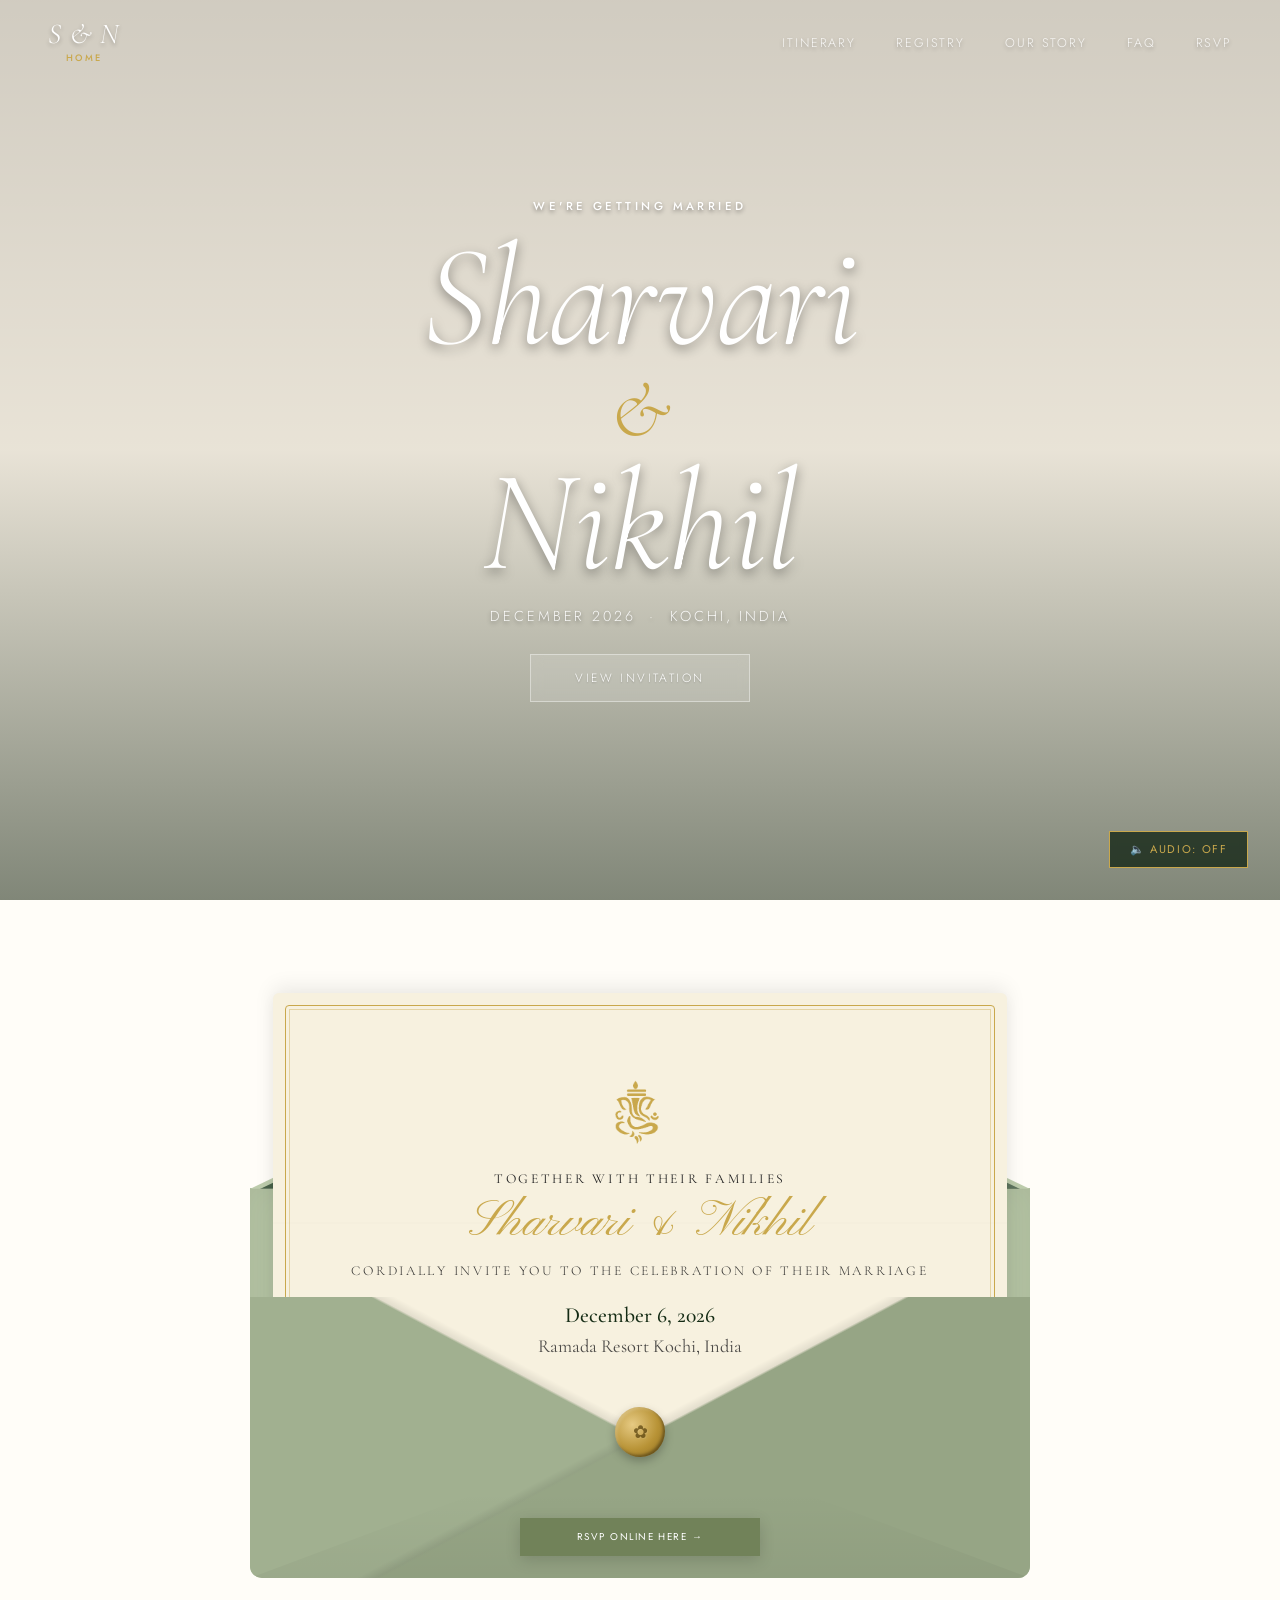
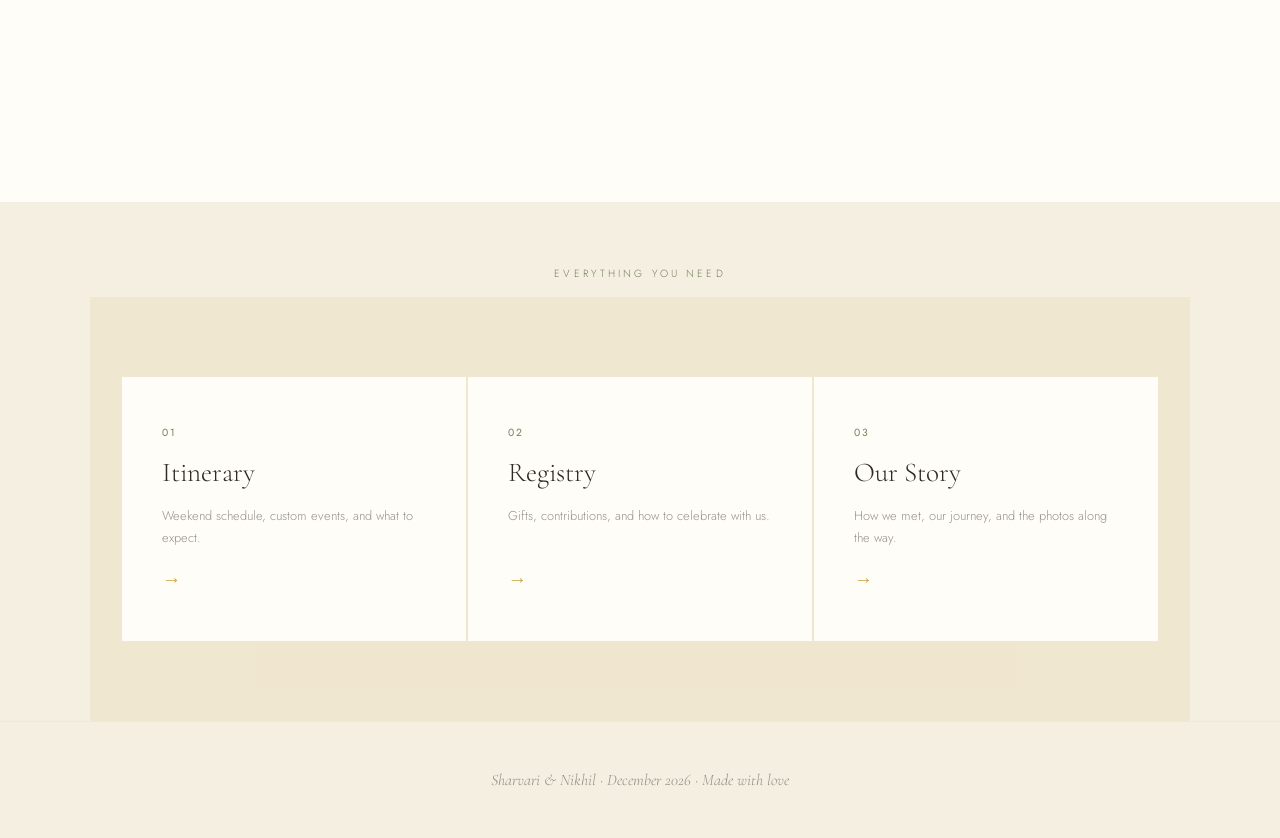
==== index.html @ 60c9d7ca "many small updates" ====
<!DOCTYPE html>
<html lang="en">

<head>
  <meta charset="UTF-8">
  <meta name="viewport" content="width=device-width, initial-scale=1.0">
  <title>Sharvari &amp; Nikhil — Getting Married</title>
  <link rel="preconnect" href="https://fonts.googleapis.com">
  <link rel="preconnect" href="https://fonts.gstatic.com" crossorigin>
  <!-- Shared fonts + unified color palette -->
  <link rel="stylesheet" href="theme.css">
  <style>
    *,
    *::before,
    *::after {
      margin: 0;
      padding: 0;
      box-sizing: border-box;
    }

    html {
      scroll-behavior: smooth;
    }

    body {
      background: var(--green-deep);
      color: var(--cream);
      font-family: 'Jost', sans-serif;
      font-weight: 300;
      overflow-x: hidden;
    }

    /* ==========================================================================
     [STYLE SECTION 1]: VIDEO CONTAINER BACKGROUND
     ========================================================================== */
    .video-background-container {
      position: absolute;
      top: 0;
      left: 0;
      width: 100%;
      height: 100vh;
      z-index: -2;
      overflow: hidden;
      background-color: var(--green-deep);
    }

    .video-background-container video {
      width: 100%;
      height: 100%;
      object-fit: cover;
    }

    .video-dark-overlay {
      position: absolute;
      top: 0;
      left: 0;
      width: 100%;
      height: 100vh;
      z-index: -1;
      background: linear-gradient(to bottom,
          rgba(0, 0, 0, 0.15) 0%,
          rgba(0, 0, 0, 0.05) 50%,
          rgba(13, 31, 15, 0.5) 100%);
      pointer-events: none;
    }

    .audio-control-toggle {
      position: fixed;
      bottom: 2rem;
      right: 2rem;
      z-index: 150;
      background: rgba(13, 31, 15, 0.75);
      border: 1px solid var(--gold);
      color: var(--gold);
      padding: 0.6rem 1.2rem;
      font-family: 'Jost', sans-serif;
      font-size: 0.7rem;
      letter-spacing: 0.15em;
      text-transform: uppercase;
      cursor: pointer;
      transition: all 0.3s ease;
      backdrop-filter: blur(4px);
    }

    .audio-control-toggle:hover {
      background: var(--gold);
      color: var(--green-deep);
    }

    /* ==========================================================================
     [STYLE SECTION 2]: NAVIGATION BAR HEADER
     ========================================================================== */
    nav {
      position: fixed;
      top: 0;
      left: 0;
      right: 0;
      z-index: 1000;
      display: flex;
      justify-content: space-between;
      align-items: center;
      padding: 1.25rem 3rem;
      background: transparent;
      transition: background 0.4s, backdrop-filter 0.4s;
    }

    .nav-brand-group {
      display: flex;
      flex-direction: column;
      align-items: center;
      text-decoration: none;
    }

    .nav-logo {
      color: #ffffff;
      font-family: 'Cormorant Garamond', serif;
      font-style: italic;
      font-size: 1.8rem;
      line-height: 1;
      letter-spacing: 0.03em;
      text-shadow: 0 2px 4px rgba(0, 0, 0, 0.3);
    }

    .nav-sublabel {
      font-family: 'Jost', sans-serif;
      font-size: 0.58rem;
      letter-spacing: 0.25em;
      text-transform: uppercase;
      color: var(--gold);
      margin-top: 0.25rem;
      font-weight: 500;
      line-height: 1;
    }

    .nav-links {
      display: flex;
      gap: 2.5rem;
      list-style: none;
    }

    .nav-links a {
      color: rgba(255, 255, 255, 0.85);
      text-decoration: none;
      font-size: 0.78rem;
      letter-spacing: 0.15em;
      text-transform: uppercase;
      transition: color 0.2s;
      text-shadow: 0 2px 4px rgba(0, 0, 0, 0.3);
    }

    .nav-links a:hover {
      color: var(--gold);
    }

    nav.scrolled {
      background: rgba(245, 239, 226, 0.92);
      backdrop-filter: blur(12px);
      border-bottom: 1px solid rgba(201, 168, 76, 0.4);
    }

    nav.scrolled .nav-logo {
      color: #2d2a24;
      text-shadow: none;
    }

    nav.scrolled .nav-links a {
      color: #2d2a24;
      text-shadow: none;
    }

    nav.scrolled .nav-links a:hover {
      color: var(--gold);
    }

    /* ==========================================================================
     [STYLE SECTION 3]: HERO TOP HEADER SECTION
     ========================================================================== */
    .hero {
      position: relative;
      height: 100vh;
      overflow: hidden;
      display: flex;
      align-items: center;
      justify-content: center;
    }

    .hero-content {
      position: relative;
      z-index: 2;
      text-align: center;
      display: flex;
      flex-direction: column;
      align-items: center;
      gap: 1.2rem;
    }

    .hero-eyebrow {
      font-size: 0.72rem;
      letter-spacing: 0.3em;
      text-transform: uppercase;
      color: #ffffff;
      font-weight: 500;
      text-shadow: 0 2px 4px rgba(0, 0, 0, 0.4);
    }

    .hero-names {
      font-family: 'Cormorant Garamond', serif;
      font-size: clamp(4rem, 12vw, 9rem);
      font-weight: 300;
      line-height: 0.9;
      letter-spacing: -0.01em;
      color: #ffffff;
      text-shadow: 0 4px 12px rgba(0, 0, 0, 0.4);
    }

    .hero-names span {
      display: block;
      font-style: italic;
    }

    .hero-names .ampersand {
      font-size: 0.55em;
      color: var(--gold);
      display: block;
      line-height: 1.2;
      text-shadow: none;
    }

    .hero-date {
      font-size: 0.9rem;
      letter-spacing: 0.2em;
      color: rgba(255, 255, 255, 0.9);
      text-transform: uppercase;
      text-shadow: 0 2px 4px rgba(0, 0, 0, 0.4);
    }

    .hero-cta {
      margin-top: 0.5rem;
      display: inline-block;
      padding: 0.9rem 2.8rem;
      background: rgba(255, 255, 255, 0.15);
      backdrop-filter: blur(6px);
      border: 1px solid rgba(255, 255, 255, 0.4);
      color: #ffffff;
      text-decoration: none;
      font-size: 0.75rem;
      letter-spacing: 0.2em;
      text-transform: uppercase;
      transition: all 0.3s ease;
      text-shadow: 0 1px 2px rgba(0, 0, 0, 0.2);
    }

    .hero-cta:hover {
      background: #ffffff;
      color: var(--green-deep);
      border-color: #ffffff;
      text-shadow: none;
    }

    /* ==========================================================================
     [STYLE SECTION 3.5]: DYNAMIC COUNTDOWN TIMER SECTION (NEW GREEN SHADE)[cite: 2]
     ========================================================================== */
    .timer-section {
      background: #efe7d6;
      /* Soft cream — a shade deeper than the page for subtle separation */
      padding: 4rem 2rem;
      text-align: center;
      position: relative;
      z-index: 20;
      border-bottom: 1px solid rgba(45, 42, 36, 0.08);
    }

    .timer-header-calligraphy {
      font-family: 'Cormorant Garamond', serif;
      font-style: italic;
      text-transform: uppercase;
      letter-spacing: 0.2em;
      font-size: clamp(1.2rem, 3vw, 1.8rem);
      color: var(--gold);
      line-height: 1.4;
      margin-bottom: 1.5rem;
      font-weight: 400;
    }

    .timer-grid-layout {
      display: flex;
      justify-content: center;
      align-items: flex-end;
      gap: clamp(0.5rem, 2vw, 1.5rem);
      max-width: 650px;
      margin: 0 auto;
    }

    .timer-unit-slot {
      display: flex;
      flex-direction: column;
      align-items: center;
      min-width: 70px;
      position: relative;
    }

    .timer-unit-slot:not(:last-child)::after {
      content: ':';
      position: absolute;
      right: -0.75rem;
      font-size: clamp(2rem, 6vw, 3.5rem);
      color: var(--cream);
      line-height: 1;
      top: -0.15rem;
    }

    .timer-live-number {
      font-family: 'Jost', sans-serif;
      font-weight: 300;
      font-size: clamp(2rem, 6vw, 3.5rem);
      color: var(--cream);
      line-height: 1;
      margin-bottom: 0.35rem;
      letter-spacing: 0.02em;
    }

    .timer-unit-label {
      font-family: 'Cormorant Garamond', serif;
      font-size: 0.85rem;
      letter-spacing: 0.15em;
      text-transform: uppercase;
      color: rgba(45, 42, 36, 0.6);
    }

    /* ==========================================================================
     [STYLE SECTION 4]: THE TRIPTYCH PARCHMENT ENVELOPE & EDITORIAL FONTS[cite: 2]
     ========================================================================== */
    .invite-section {
      background: var(--green-dark);
      padding: 8rem 2rem 10rem;
      display: flex;
      flex-direction: column;
      justify-content: center;
      align-items: center;
      position: relative;
      z-index: 10;
    }

    .envelope-container {
      max-width: 780px;
      width: 100%;
      aspect-ratio: 2 / 1;
      position: relative;
      margin: 10rem auto 4rem;
    }

    .envelope-back-and-flap {
      position: absolute;
      inset: 0;
      background-color: var(--envelope-bg);
      border-radius: 0 0 12px 12px;
      z-index: 1;
      box-shadow: inset 0 0 30px rgba(0, 0, 0, 0.05);
    }

    /* TRIANGLE 1 (OUTER BASE) */
    .envelope-flap-top {
      position: absolute;
      top: 0;
      left: 0;
      width: 100%;
      height: 48%;
      background: var(--envelope-flap-top);
      clip-path: polygon(50% 0%, 0% 100%, 100% 100%);
      transform: translateY(-99.5%);
      z-index: 1;
      filter: drop-shadow(0 -4px 5px rgba(0, 0, 0, 0.05));
    }

    /* TRIANGLE 2 (MIDDLE INSET): GLASSY PARCHMENT */
    .envelope-flap-top::before {
      content: '';
      position: absolute;
      top: 6px;
      left: 10px;
      width: calc(100% - 20px);
      height: calc(100% - 6px);
      background:
        linear-gradient(135deg, rgba(255, 255, 255, 0.42) 0%, rgba(255, 255, 255, 0) 25%, rgba(255, 255, 255, 0) 70%, rgba(255, 255, 255, 0.2) 100%),
        linear-gradient(65deg, transparent 45%, rgba(255, 255, 255, 0.3) 48%, rgba(255, 255, 255, 0.5) 50%, rgba(255, 255, 255, 0.1) 53%, transparent 56%),
        rgba(34, 63, 36, 0.85);
      clip-path: polygon(50% 0%, 0% 100%, 100% 100%);
      z-index: 2;
    }

    /* TRIANGLE 3 (INNER CORE SHEET) */
    .envelope-flap-top::after {
      content: '';
      position: absolute;
      top: 30px;
      left: 50px;
      width: calc(100% - 100px);
      height: calc(100% - 30px);
      background: var(--envelope-flap-top);
      clip-path: polygon(50% 0%, 0% 100%, 100% 100%);
      z-index: 3;
    }

    /* LEVEL 3: FRONT CLOSURE COVER PANELS */
    .envelope-front-folds {
      position: absolute;
      bottom: 0;
      left: 0;
      width: 100%;
      height: 72%;
      z-index: 3;
    }

    .envelope-fold-left {
      position: absolute;
      inset: 0;
      background: linear-gradient(28deg, var(--envelope-shadow-left) 49.6%, rgba(0, 0, 0, 0.08) 50%, transparent 51.5%);
      z-index: 1;
      border-radius: 0 0 0 12px;
      pointer-events: none;
    }

    .envelope-fold-right {
      position: absolute;
      inset: 0;
      background: linear-gradient(-28deg, var(--envelope-shadow-right) 49.6%, rgba(0, 0, 0, 0.08) 50%, transparent 51.5%);
      z-index: 1;
      border-radius: 0 0 12px 0;
      pointer-events: none;
    }

    .envelope-fold-bottom {
      position: absolute;
      bottom: 0;
      left: 0;
      width: 100%;
      height: 52%;
      background: linear-gradient(180deg, transparent 40%, rgba(0, 0, 0, 0.04) 100%);
      clip-path: polygon(0% 100%, 50% 0%, 100% 100%);
      z-index: 2;
      border-radius: 0 0 12px 12px;
      pointer-events: none;
    }

    /* 3D ORGANIC GOLD WAX SEAL */
    .envelope-wax-seal {
      position: absolute;
      bottom: calc(52% - 25px);
      left: 50%;
      transform: translateX(-50%);
      width: 50px;
      height: 50px;
      border-radius: 48% 52% 49% 51% / 51% 48% 52% 49%;
      background: radial-gradient(circle at 35% 35%, #e6ca83 0%, #b89336 55%, #8a691c 100%);
      z-index: 3;
      box-shadow:
        0 4px 10px rgba(0, 0, 0, 0.25),
        inset -2px -2px 3px rgba(0, 0, 0, 0.35),
        inset 2px 2px 3px rgba(255, 255, 255, 0.2);
      display: flex;
      align-items: center;
      justify-content: center;
      pointer-events: none;
    }

    .envelope-wax-seal::before {
      content: '✿';
      font-size: 1.1rem;
      color: #5c4611;
      opacity: 0.75;
      text-shadow: 1px 1px 0px rgba(255, 255, 255, 0.1);
    }

    /* EMBEDDED BUTTON WRAPPER */
    .envelope-embedded-rsvp {
      position: absolute;
      bottom: 8%;
      left: 50%;
      transform: translateX(-50%);
      z-index: 4;
      width: 100%;
      max-width: 240px;
      text-align: center;
    }

    .invite-rsvp {
      display: inline-block;
      padding: 0.65rem 1.75rem;
      background: var(--green-light);
      border: 1px solid var(--green-light);
      color: #ffffff;
      text-decoration: none;
      font-size: 0.62rem;
      letter-spacing: 0.15em;
      text-transform: uppercase;
      transition: all 0.3s cubic-bezier(0.25, 0.46, 0.45, 0.94);
      font-weight: 400;
      width: 100%;
      box-shadow: 0 4px 15px rgba(0, 0, 0, 0.15);
    }

    .invite-rsvp:hover {
      background: var(--gold);
      color: #ffffff;
      border-color: var(--gold);
    }

    /* ==========================================================================
     [TYPOGRAPHY RE-ARCHITECT]: DELICATE LUXURY STATIONERY SYSTEM[cite: 2]
     ========================================================================== */
    .invite-letter-sheet {
      position: absolute;
      top: -50%;
      left: 3%;
      width: 94%;
      height: 118%;
      background: #f7f1df;
      color: #333230;
      z-index: 2;
      box-shadow: 0 -6px 20px rgba(0, 0, 0, 0.08), 0 6px 15px rgba(0, 0, 0, 0.04);
      border-radius: 6px;
      display: flex;
      flex-direction: column;
      justify-content: center;
      align-items: center;
      padding: 2.5rem 2rem;
      background-image: linear-gradient(to bottom, transparent 49.8%, rgba(0, 0, 0, 0.02) 50%, transparent 50.2%);
    }

    .invite-letter-sheet::before {
      content: '';
      position: absolute;
      top: 12px;
      left: 12px;
      right: 12px;
      bottom: 12px;
      border: 1.5px solid var(--gold);
      outline: 1px solid rgba(201, 168, 76, 0.4);
      outline-offset: -5px;
      pointer-events: none;
      z-index: 10;
      border-radius: 4px;
    }

    .letter-header-flap {
      width: 100%;
      border-bottom: 1px dashed rgba(201, 168, 76, 0.3);
      padding-bottom: 0.4rem;
      margin-bottom: 0.85rem;
      text-align: center;
    }

    .ganesh-icon {
      width: 65px;
      height: auto;
      margin: 0 auto 0.5rem auto;
      display: block;
    }

    .letter-flap-names {
      font-family: 'Pinyon Script', cursive;
      font-size: 3.2rem;
      font-style: normal;
      font-weight: 400;
      color: var(--gold);
      letter-spacing: 0;
      line-height: 1.1;
      text-align: center;
      margin-bottom: 0.5rem;
    }

    .letter-flap-date {
      font-family: 'Cormorant Garamond', serif;
      font-size: 1.25rem;
      font-style: italic;
      color: #a68429;
      margin-top: 0.15rem;
      font-weight: 400;
    }

    .invite-label {
      font-family: 'Cormorant Garamond', serif;
      font-size: 0.72rem;
      letter-spacing: 0.25em;
      text-transform: uppercase;
      color: #6b7a6b;
      margin-bottom: 0.5rem;
      font-weight: 500;
    }

    .invite-title {
      font-family: 'Cormorant Garamond', serif;
      font-size: 0.85rem;
      font-weight: 400;
      color: #222;
      line-height: 1.2;
      margin-bottom: 0.5rem;
      text-align: center;
      letter-spacing: 0.2em;
      text-transform: uppercase;
    }

    .invite-body {
      font-family: 'Cormorant Garamond', serif;
      font-size: 0.85rem;
      color: #333230;
      line-height: 1.7;
      text-align: center;
      margin-bottom: 1.25rem;
      letter-spacing: 0.2em;
      text-transform: uppercase;
    }

    .invite-body strong {
      font-family: 'Cormorant Garamond', serif;
      font-weight: 500;
      color: #142b14;
      font-size: 1.35rem;
      letter-spacing: 0.01em;
    }

    .invite-details {
      display: flex;
      justify-content: center;
      gap: 3rem;
      width: 100%;
      border-top: 1px solid rgba(0, 0, 0, 0.06);
      border-bottom: 1px solid rgba(0, 0, 0, 0.06);
      padding: 0.6rem 0;
    }

    .invite-detail-item {
      text-align: center;
    }

    .invite-detail-item .label {
      font-family: 'Cormorant Garamond', serif;
      font-size: 0.68rem;
      letter-spacing: 0.18em;
      text-transform: uppercase;
      color: #6b7a6b;
      margin-bottom: 0.2rem;
      font-weight: 500;
    }

    .invite-detail-item .value {
      font-family: 'Cormorant Garamond', serif;
      font-size: 1.05rem;
      font-weight: 400;
      color: #222;
      line-height: 1.2;
    }

    /* ==========================================================================
     [STYLE SECTION 5]: THE LOWER TILES LINKED NAVIGATION MATRIX[cite: 2]
     ========================================================================== */
    .quick-nav {
      padding: 5rem 2rem;
      max-width: 1100px;
      margin: 0 auto;
      display: grid;
      grid-template-columns: repeat(auto-fit, minmax(220px, 1fr));
      gap: 1.5px;
      background: rgba(201, 168, 76, 0.12);
      position: relative;
      z-index: 10;
    }

    .quick-tile {
      background: #fffdf8;
      backdrop-filter: blur(4px);
      padding: 3rem 2.5rem;
      text-decoration: none;
      display: flex;
      flex-direction: column;
      gap: 1rem;
      transition: background 0.3s;
    }

    .quick-tile:hover {
      background: #f3ead4;
    }

    .quick-tile .tile-num {
      font-size: 0.65rem;
      letter-spacing: 0.2em;
      color: var(--green-light);
      font-weight: 400;
    }

    .quick-tile .tile-title {
      font-family: 'Cormorant Garamond', serif;
      font-size: 1.7rem;
      font-weight: 300;
      color: var(--cream);
    }

    .quick-tile .tile-desc {
      font-size: 0.8rem;
      color: var(--text-dim);
      line-height: 1.7;
    }

    .quick-tile .tile-arrow {
      font-size: 1.2rem;
      color: var(--gold);
      margin-top: auto;
    }

    footer {
      padding: 3rem 2rem;
      text-align: center;
      border-top: 1px solid rgba(201, 168, 76, 0.1);
      background: var(--green-deep);
      position: relative;
      z-index: 10;
    }

    footer p {
      font-family: 'Cormorant Garamond', serif;
      font-style: italic;
      font-size: 1rem;
      color: var(--text-dim);
    }

    @media (max-width: 768px) {
      nav {
        padding: 1rem 1.5rem;
      }

      .nav-links {
        display: none;
      }

      .invite-section {
        padding: 6rem 1rem 8rem;
      }

      .envelope-container {
        aspect-ratio: auto;
        height: 420px;
        margin-top: 8rem;
      }

      .envelope-flap-top {
        display: none;
      }

      .invite-letter-sheet {
        padding: 2.5rem 1.25rem 1rem;
        height: 135%;
        top: -45%;
        justify-content: flex-start;
      }

      .invite-details {
        gap: 0.8rem;
      }

      .letter-flap-names {
        font-size: 2.2rem;
      }

      .invite-title {
        font-size: 1.1rem;
      }

      .invite-body {
        font-size: 1rem;
      }

      .hero-names {
        font-size: clamp(3.5rem, 18vw, 7rem);
      }

      .envelope-embedded-rsvp {
        max-width: 180px;
        bottom: 5%;
      }
    }
  </style>
</head>

<body>

  <!-- [HTML SECTION 1]: BACKDROP STREAMING VIDEO MEDIA CHANNELS[cite: 2] -->
  <div class="video-background-container">
    <video id="bg-video" autoplay loop muted playsinline src="backgroundVideo.mp4"></video>
    <div class="video-dark-overlay"></div>
  </div>

  <button id="audio-toggle-btn" class="audio-control-toggle">🔈 Audio: Off</button>

  <!-- [HTML SECTION 2]: NAVIGATION MENU BLOCK CORES[cite: 2] -->
  <nav id="main-nav">
    <a href="index.html" class="nav-brand-group">
      <span class="nav-logo">S &amp; N</span>
      <span class="nav-sublabel">Home</span>
    </a>
    <ul class="nav-links">
      <li><a href="itinerary.html">Itinerary</a></li>
      <li><a href="registry.html">Registry</a></li>
      <li><a href="gallery.html">Our Story</a></li>
      <li><a href="faq.html">FAQ</a></li>
      <li><a href="rsvp.html">RSVP</a></li>
    </ul>
  </nav>

  <!-- [HTML SECTION 3]: THE VIDEO HERO INTRO ENTRANCE[cite: 2] -->
  <section class="hero" id="hero">
    <div class="hero-content">
      <p class="hero-eyebrow">We're getting married</p>
      <h1 class="hero-names">
        <span>Sharvari</span>
        <span class="ampersand">&amp;</span>
        <span>Nikhil</span>
      </h1>
      <p class="hero-date">December 2026 &nbsp;·&nbsp; Kochi, India</p>
      <a href="#countdown-container" class="hero-cta">View Invitation</a>
    </div>
  </section>

  <!-- [HTML SECTION 3.5]: LIVING COUNTDOWN TILES MODULE (NEW INTERMEDIATE LINK)[cite: 2] -->
  <section class="timer-section" id="countdown-container">
    <h2 class="timer-header-calligraphy">Countdown to the big day</h2>
    <div class="timer-grid-layout">
      <div class="timer-unit-slot">
        <span class="timer-live-number" id="time-days">00</span>
        <span class="timer-unit-label">Days</span>
      </div>
      <div class="timer-unit-slot">
        <span class="timer-live-number" id="time-hours">00</span>
        <span class="timer-unit-label">Hours</span>
      </div>
      <div class="timer-unit-slot">
        <span class="timer-live-number" id="time-minutes">00</span>
        <span class="timer-unit-label">Minutes</span>
      </div>
      <div class="timer-unit-slot">
        <span class="timer-live-number" id="time-seconds">00</span>
        <span class="timer-unit-label">Seconds</span>
      </div>
    </div>
  </section>

  <!-- [HTML SECTION 4]: THE TRIPTYCH PARCHMENT ENVELOPE MODULE[cite: 2] -->
  <section class="invite-section" id="invitation">
    <div class="envelope-container">

      <!-- LEVEL 1: Back panel shell & Shimmering transparent parchment triangle flap framework[cite: 2] -->
      <div class="envelope-back-and-flap">
        <div class="envelope-flap-top"></div>
      </div>

      <!-- LEVEL 2: White Invitation Card (Sandwiched natively inside the envelope sleeve depth stack)[cite: 2] -->
      <article class="invite-letter-sheet">
        <header class="letter-header-flap" style="border-bottom: none; margin-bottom: 0.5rem; padding-bottom: 0;">
            <img src="ganesh-symbol.png" alt="Ganesha Symbol" class="ganesh-icon" style="margin-bottom: 1rem;">
          </header>

          <h3 class="invite-title">TOGETHER WITH THEIR FAMILIES</h3>
          <h2 class="letter-flap-names">Sharvari &amp; Nikhil</h2>
          <p class="invite-body">CORDIALLY INVITE YOU TO THE CELEBRATION OF THEIR MARRIAGE</p>

          <div class="invite-details" style="flex-direction: column; gap: 0.4rem; border: none; padding-top: 0;">
            <div class="invite-detail-item">
              <p class="value" style="font-family: var(--font-serif); font-size: 1.35rem; font-weight: 500; color: #142b14;">December 6, 2026</p>
            </div>
            <div class="invite-detail-item">
              <p class="value" style="font-size: 1.15rem; color: #4c4a47;">Ramada Resort Kochi, India</p>
          </div>
      </article>

      <!-- LEVEL 3: Front Intersecting Pocket Folds (Triangles Overlapping crisply on top face layer)[cite: 2] -->
      <div class="envelope-front-folds">
        <div class="envelope-fold-left"></div>
        <div class="envelope-fold-right"></div>
        <div class="envelope-fold-bottom"></div>

        <!-- Gold Wax Seal perfectly sitting over the front pocket apex[cite: 2] -->
        <div class="envelope-wax-seal"></div>

        <!-- EMBEDDED INTERACTION HOOK: RSVP links nested cleanly onto pocket face boundaries[cite: 2] -->
        <div class="envelope-embedded-rsvp">
          <a href="rsvp.html" class="invite-rsvp">RSVP Online Here →</a>
        </div>
      </div>

    </div>
  </section>

  <!-- [HTML SECTION 5]: THE SEPARATOR NAVIGATION LINK TILES[cite: 2] -->
  <div style="padding:4rem 2rem 1rem; text-align:center;">
    <p style="font-size:0.65rem;letter-spacing:0.3em;text-transform:uppercase;color:var(--green-light);">Everything You
      Need</p>
  </div>
  <div class="quick-nav">
    <a href="itinerary.html" class="quick-tile">
      <span class="tile-num">01</span>
      <span class="tile-title">Itinerary</span>
      <p class="tile-desc">Weekend schedule, custom events, and what to expect.</p>
      <span class="tile-arrow">→</span>
    </a>
    <a href="registry.html" class="quick-tile">
      <span class="tile-num">02</span>
      <span class="tile-title">Registry</span>
      <p class="tile-desc">Gifts, contributions, and how to celebrate with us.</p>
      <span class="tile-arrow">→</span>
    </a>
    <a href="gallery.html" class="quick-tile">
      <span class="tile-num">03</span>
      <span class="tile-title">Our Story</span>
      <p class="tile-desc">How we met, our journey, and the photos along the way.</p>
      <span class="tile-arrow">→</span>
    </a>
  </div>

  <footer>
    <p>Sharvari &amp; Nikhil · December 2026 · Made with love</p>
  </footer>

  <script>
    const nav = document.getElementById('main-nav');
    const video = document.getElementById('bg-video');
    const audioBtn = document.getElementById('audio-toggle-btn');

    window.addEventListener('scroll', () => {
      nav.classList.toggle('scrolled', window.scrollY > 60);
    });

    audioBtn.addEventListener('click', () => {
      if (video.muted) {
        video.muted = false;
        audioBtn.innerText = "🔊 Audio: On";
      } else {
        video.muted = true;
        audioBtn.innerText = "🔈 Audio: Off";
      }
    });

    /* ==========================================================================
       [JAVASCRIPT TIME ZONE CONTROLLER]: NATIVE TIME SYNC MECHANISM
       ========================================================================== */
    function runWeddingClock() {
      // December 6, 2026 at 09:00 AM Kochi, India time
      const targetMoment = new Date("2026-12-06T09:00:00+05:30").getTime();

      const internalTracker = setInterval(() => {
        const now = new Date().getTime();
        const delta = targetMoment - now;

        if (delta < 0) {
          clearInterval(internalTracker);
          document.getElementById("countdown-container").style.display = "none";
          return;
        }

        // Calculate time units
        const d = Math.floor(delta / (1000 * 60 * 60 * 24));
        const h = Math.floor((delta % (1000 * 60 * 60 * 24)) / (1000 * 60 * 60));
        const m = Math.floor((delta % (1000 * 60 * 60)) / (1000 * 60));
        const s = Math.floor((delta % (1000 * 60)) / 1000);

        // Update display with padded numbers
        document.getElementById("time-days").innerText = String(d).padStart(2, '0');
        document.getElementById("time-hours").innerText = String(h).padStart(2, '0');
        document.getElementById("time-minutes").innerText = String(m).padStart(2, '0');
        document.getElementById("time-seconds").innerText = String(s).padStart(2, '0');
      }, 1000);
    }

    window.addEventListener('DOMContentLoaded', runWeddingClock);
  </script>
</body>

</html>
---- theme.css ----
/* ==========================================================================
   SHARED THEME — Sharvari & Nikhil Wedding
   Single source of truth for fonts, the unified color palette, and the
   shared site header. Linked from every page.
   ========================================================================== */

/* ---- Fonts (superset used across the whole site) ------------------------- */
@import url('https://fonts.googleapis.com/css2?family=Cormorant+Garamond:ital,wght@0,300;0,400;0,500;1,300;1,400&family=Jost:wght@300;400;500;600&family=Pinyon+Script&display=swap');

/* ==========================================================================
   UNIFIED COLOR PALETTE & TYPOGRAPHY TOKENS
   One canonical scheme applied to every page (the deep-green theme).
   ========================================================================== */
:root {
  /* ---- Cream & gold theme ------------------------------------------------
     The variable NAMES are kept (pages reference them everywhere) but the
     meaning is inverted: the "green" surface tokens now hold cream/warm-white
     backgrounds, "cream" holds the dark espresso text colour, and the accent
     tokens carry gold. Gold is the secondary colour throughout. */
  --green-deep: #f5efe2;   /* page background — warm cream */
  --green-dark: #fffdf8;   /* cards / elevated surfaces — warm white */
  --green-mid: #ece3d0;    /* subtle alt surface / hover tint */
  --green-accent: #c9a84c; /* primary action — gold */
  --green-light: #718259;  /* small accent text, eyebrows, links — sage green */
  --green-pale: #8a6a14;   /* deeper gold for hover */
  --gold: #c9a84c;
  --cream: #2d2a24;        /* PRIMARY TEXT — espresso (pages use color:var(--cream)) */
  --text-dim: rgba(45, 42, 36, 0.5);
  --text-mid: rgba(45, 42, 36, 0.78);

  /* Envelope kraft/sage tones (home-page invitation art) */
  --envelope-bg: #b3c2a2;
  --envelope-shadow-left: #a1b090;
  --envelope-shadow-right: #96a585;
  --envelope-flap-top: #bdccac;
  --envelope-parchment-base: #223f24;

  /* Font tokens */
  --font-serif: 'Cormorant Garamond', serif;
  --font-sans: 'Jost', sans-serif;
  --font-script: 'Pinyon Script', cursive;

  /* ---- Legacy aliases (registry page) mapped to the unified palette -------
     The registry markup references these older variable names; pointing them
     at the canonical tokens keeps the page on the shared cream/gold theme. */
  --bg-cream-pure: var(--green-deep);
  --bg-cream-card: var(--green-dark);
  --sage-bg: #eef2eb;      /* pale wash of sage for cards */
  --gold-kasavu: var(--gold);
  --gold-antique: #718259; /* mapped to sage green */
  --gold-dim: rgba(201, 168, 76, 0.28);
  --leaf-green: #1f4d2b;   /* deep-green hover pop (cream text sits on it) */
  --charcoal-soft: var(--cream);
  --text-muted: var(--text-mid);
}

/* ==========================================================================
   SHARED SITE HEADER (injected by nav.js on every page except the home page)
   ========================================================================== */
.site-nav {
  position: fixed;
  top: 0; left: 0; right: 0;
  z-index: 100;
  display: flex;
  justify-content: space-between;
  align-items: center;
  padding: 1.25rem 3rem;
  /* Pinned so the bar height is identical on every page regardless of the
     page's body line-height (registry sets line-height:1.65). */
  line-height: 1.2;
  background: rgba(245, 239, 226, 0.92);
  backdrop-filter: blur(12px);
  border-bottom: 1px solid rgba(201, 168, 76, 0.4);
}

.site-nav .nav-logo {
  font-family: var(--font-serif);
  font-style: italic;
  font-size: 1.4rem;
  color: var(--cream);
  text-decoration: none;
  letter-spacing: 0.02em;
}

.site-nav .nav-links {
  display: flex;
  gap: 2.5rem;
  list-style: none;
  align-items: center;
}

.site-nav .nav-links a {
  color: var(--text-mid);
  text-decoration: none;
  font-size: 0.78rem;
  letter-spacing: 0.15em;
  text-transform: uppercase;
  transition: color 0.2s;
}

.site-nav .nav-links a:hover,
.site-nav .nav-links a.active {
  color: var(--cream);
}

.site-nav .nav-links a.active {
  border-bottom: 1px solid var(--gold);
  padding-bottom: 2px;
}

.site-nav .nav-toggle {
  display: none;
  background: transparent;
  border: 1px solid var(--gold);
  color: var(--cream);
  font-family: var(--font-sans);
  font-size: 0.65rem;
  letter-spacing: 0.12em;
  text-transform: uppercase;
  padding: 0.6rem 1rem;
  cursor: pointer;
}

@media (max-width: 768px) {
  .site-nav { padding: 1rem 1.5rem; flex-wrap: wrap; }
  .site-nav .nav-toggle { display: block; }
  .site-nav .nav-links {
    display: none;
    width: 100%;
    flex-direction: column;
    gap: 0;
    padding: 0.5rem 0 0;
    margin-top: 0.75rem;
    border-top: 1px solid rgba(201, 168, 76, 0.12);
  }
  .site-nav .nav-links.open { display: flex; }
  .site-nav .nav-links li { width: 100%; text-align: center; }
  .site-nav .nav-links a {
    display: block;
    width: 100%;
    padding: 0.85rem 0;
    font-size: 0.8rem;
    border-bottom: 1px solid rgba(201, 168, 76, 0.08);
  }
  .site-nav .nav-links li:last-child a { border-bottom: none; }
  .site-nav .nav-links a.active { border-bottom: 1px solid var(--gold); padding-bottom: 0.85rem; }
}
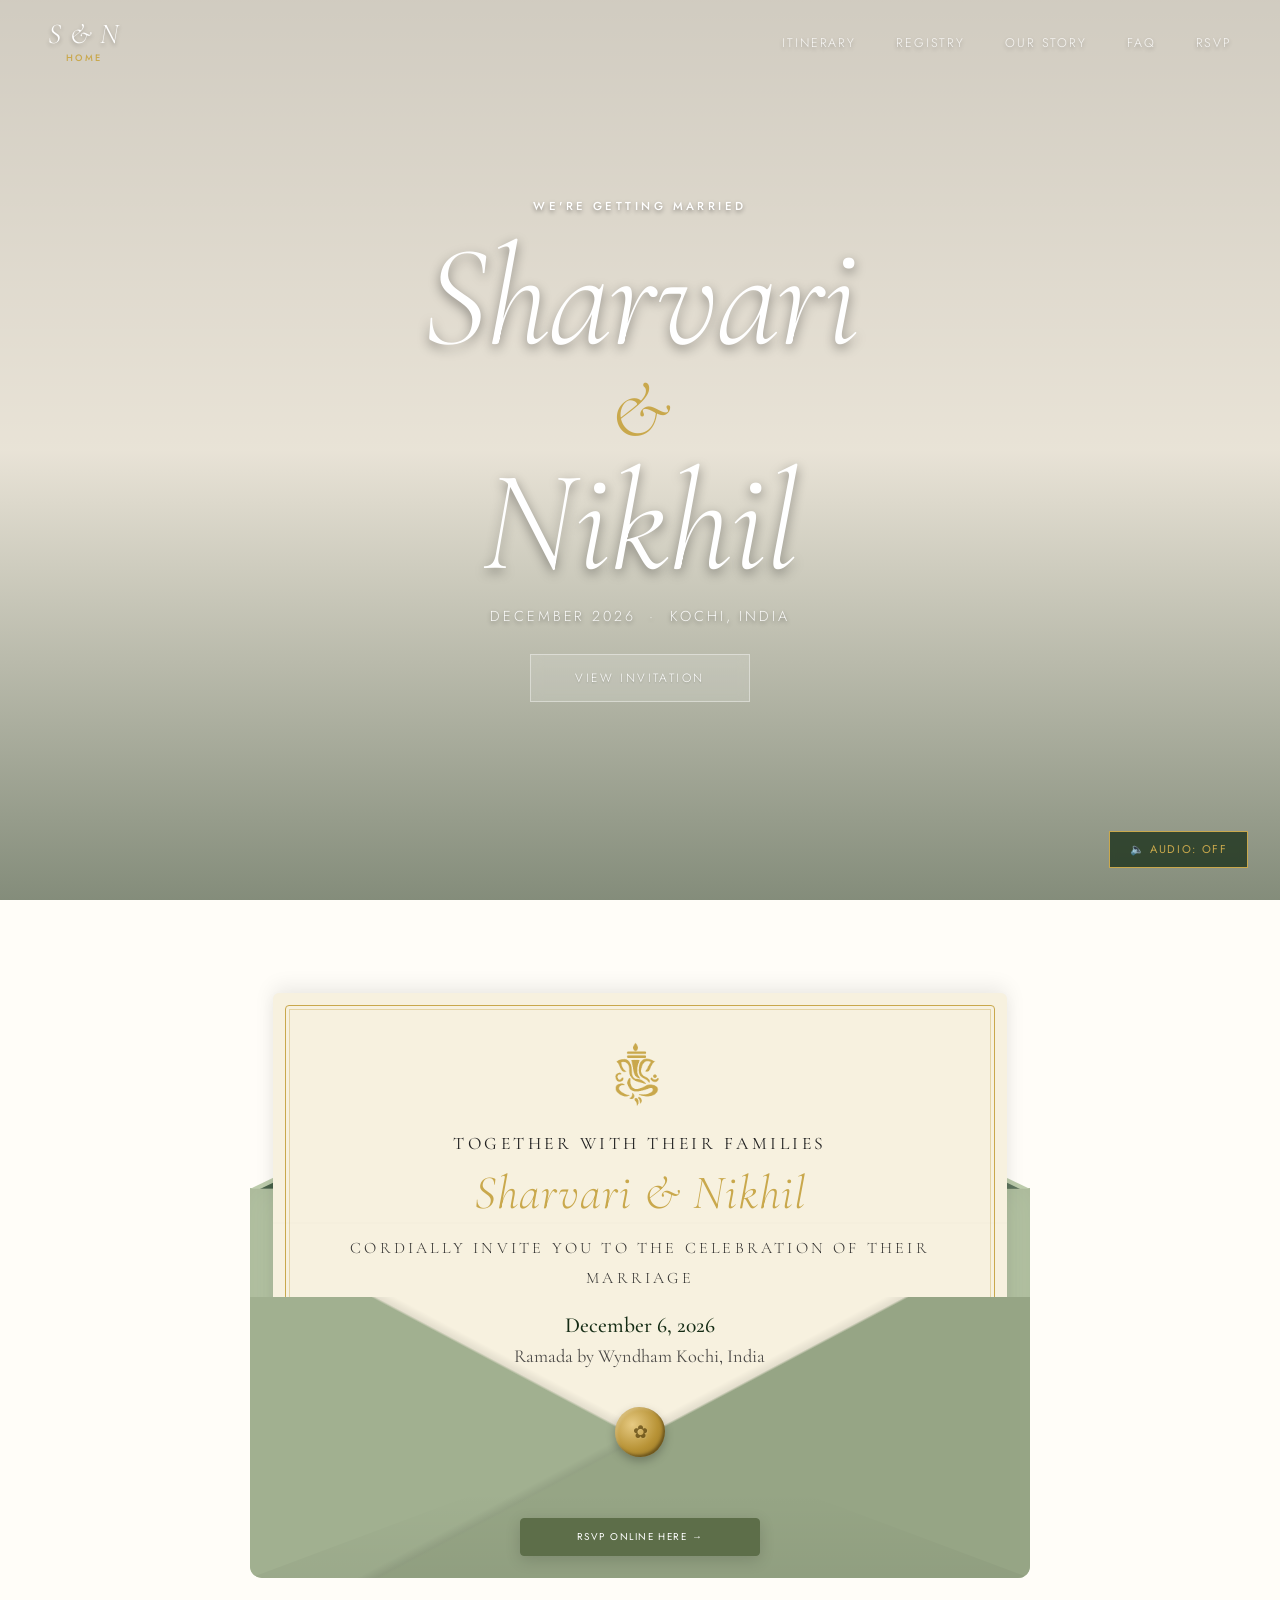
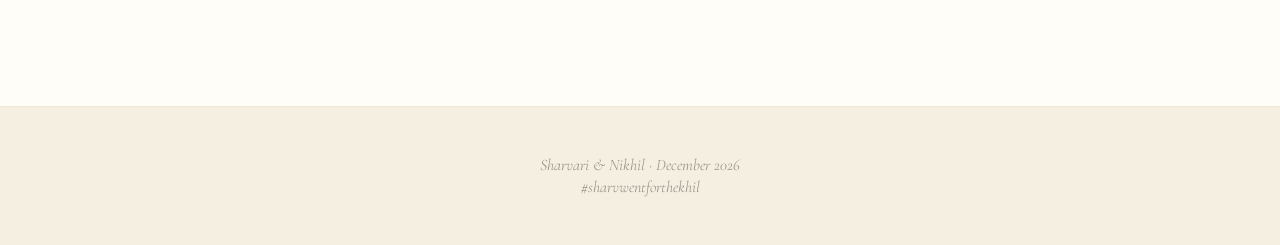
==== commit 169aeacb: "many small things" ====
--- a/index.html
+++ b/index.html
@@ -60,7 +60,7 @@
       background: linear-gradient(to bottom,
           rgba(0, 0, 0, 0.15) 0%,
           rgba(0, 0, 0, 0.05) 50%,
-          rgba(13, 31, 15, 0.5) 100%);
+          rgba(var(--green-forest-rgb), 0.5) 100%);
       pointer-events: none;
     }
 
@@ -69,7 +69,7 @@
       bottom: 2rem;
       right: 2rem;
       z-index: 150;
-      background: rgba(13, 31, 15, 0.75);
+      background: rgba(var(--green-forest-rgb), 0.75);
       border: 1px solid var(--gold);
       color: var(--gold);
       padding: 0.6rem 1.2rem;
@@ -152,6 +152,21 @@
       color: var(--gold);
     }
 
+    #main-nav { flex-wrap: wrap; }
+    #main-nav .nav-toggle {
+      display: none;
+      background: transparent;
+      border: 1px solid var(--gold);
+      color: #ffffff;
+      font-family: var(--font-sans);
+      font-size: 0.65rem;
+      letter-spacing: 0.12em;
+      text-transform: uppercase;
+      padding: 0.6rem 1rem;
+      cursor: pointer;
+      text-shadow: 0 1px 2px rgba(0,0,0,0.5);
+    }
+
     nav.scrolled {
       background: rgba(245, 239, 226, 0.92);
       backdrop-filter: blur(12px);
@@ -160,6 +175,12 @@
 
     nav.scrolled .nav-logo {
       color: #2d2a24;
+      text-shadow: none;
+    }
+
+    nav.scrolled .nav-toggle {
+      color: #2d2a24;
+      border-color: #2d2a24;
       text-shadow: none;
     }
 
@@ -332,7 +353,7 @@
      ========================================================================== */
     .invite-section {
       background: var(--green-dark);
-      padding: 8rem 2rem 10rem;
+      padding: 8rem 2rem 4rem;
       display: flex;
       flex-direction: column;
       justify-content: center;
@@ -496,6 +517,7 @@
       transition: all 0.3s cubic-bezier(0.25, 0.46, 0.45, 0.94);
       font-weight: 400;
       width: 100%;
+      border-radius: 4px;
       box-shadow: 0 4px 15px rgba(0, 0, 0, 0.15);
     }
 
@@ -558,12 +580,12 @@
     }
 
     .letter-flap-names {
-      font-family: 'Pinyon Script', cursive;
-      font-size: 3.2rem;
-      font-style: normal;
-      font-weight: 400;
+      font-family: 'Cormorant Garamond', serif;
+      font-size: 2.4rem;
+      font-style: italic;
+      font-weight: 300;
       color: var(--gold);
-      letter-spacing: 0;
+      letter-spacing: 0.02em;
       line-height: 1.1;
       text-align: center;
       margin-bottom: 0.5rem;
@@ -614,7 +636,7 @@
     .invite-body strong {
       font-family: 'Cormorant Garamond', serif;
       font-weight: 500;
-      color: #142b14;
+      color: var(--green-forest);
       font-size: 1.35rem;
       letter-spacing: 0.01em;
     }
@@ -649,6 +671,18 @@
       font-weight: 400;
       color: #222;
       line-height: 1.2;
+    }
+
+    @media (min-width: 1024px) {
+      .letter-flap-names { font-size: 3rem; margin-bottom: 0.8rem; }
+      .letter-flap-date { font-size: 1.5rem; }
+      .invite-label { font-size: 0.85rem; margin-bottom: 0.8rem; }
+      .invite-title { font-size: 1.1rem; margin-bottom: 0.8rem; }
+      .invite-body { font-size: 1rem; line-height: 1.9; margin-bottom: 1.2rem; }
+      .invite-body strong { font-size: 1.6rem; }
+      .invite-detail-item .label { font-size: 0.8rem; }
+      .invite-detail-item .value { font-size: 1.2rem; }
+      .invite-details { padding: 0.8rem 0; margin-bottom: 1.5rem; }
     }
 
     /* ==========================================================================
@@ -728,12 +762,38 @@
         padding: 1rem 1.5rem;
       }
 
+      #main-nav .nav-toggle { display: block; }
+      
       .nav-links {
         display: none;
+        width: 100%;
+        flex-direction: column;
+        gap: 0;
+        padding: 0.5rem 0 0;
+        margin-top: 0.75rem;
+        border-top: 1px solid rgba(255, 255, 255, 0.2);
+      }
+      
+      #main-nav .nav-links.open { display: flex; }
+      #main-nav .nav-links li { width: 100%; text-align: center; }
+      #main-nav .nav-links a {
+        display: block;
+        width: 100%;
+        padding: 0.85rem 0;
+        font-size: 0.8rem;
+        border-bottom: 1px solid rgba(255, 255, 255, 0.1);
+      }
+      #main-nav .nav-links li:last-child a { border-bottom: none; }
+      
+      nav.scrolled .nav-links { border-top-color: rgba(201, 168, 76, 0.12); }
+      nav.scrolled .nav-links a { 
+        border-bottom-color: rgba(201, 168, 76, 0.08); 
+        color: #2d2a24; 
+        text-shadow: none; 
       }
 
       .invite-section {
-        padding: 6rem 1rem 8rem;
+        padding: 6rem 1rem 3rem;
       }
 
       .envelope-container {
@@ -797,7 +857,8 @@
       <span class="nav-logo">S &amp; N</span>
       <span class="nav-sublabel">Home</span>
     </a>
-    <ul class="nav-links">
+    <button class="nav-toggle" id="nav-toggle-btn" type="button" aria-expanded="false" aria-controls="nav-menu">Menu</button>
+    <ul class="nav-links" id="nav-menu">
       <li><a href="itinerary.html">Itinerary</a></li>
       <li><a href="registry.html">Registry</a></li>
       <li><a href="gallery.html">Our Story</a></li>
@@ -864,10 +925,10 @@
 
           <div class="invite-details" style="flex-direction: column; gap: 0.4rem; border: none; padding-top: 0;">
             <div class="invite-detail-item">
-              <p class="value" style="font-family: var(--font-serif); font-size: 1.35rem; font-weight: 500; color: #142b14;">December 6, 2026</p>
+              <p class="value" style="font-family: var(--font-serif); font-size: 1.35rem; font-weight: 500; color: var(--green-forest);">December 6, 2026</p>
             </div>
             <div class="invite-detail-item">
-              <p class="value" style="font-size: 1.15rem; color: #4c4a47;">Ramada Resort Kochi, India</p>
+              <p class="value" style="font-size: 1.15rem; color: #4c4a47;">Ramada by Wyndham Kochi, India</p>
           </div>
       </article>
 
@@ -889,40 +950,28 @@
     </div>
   </section>
 
-  <!-- [HTML SECTION 5]: THE SEPARATOR NAVIGATION LINK TILES[cite: 2] -->
-  <div style="padding:4rem 2rem 1rem; text-align:center;">
-    <p style="font-size:0.65rem;letter-spacing:0.3em;text-transform:uppercase;color:var(--green-light);">Everything You
-      Need</p>
-  </div>
-  <div class="quick-nav">
-    <a href="itinerary.html" class="quick-tile">
-      <span class="tile-num">01</span>
-      <span class="tile-title">Itinerary</span>
-      <p class="tile-desc">Weekend schedule, custom events, and what to expect.</p>
-      <span class="tile-arrow">→</span>
-    </a>
-    <a href="registry.html" class="quick-tile">
-      <span class="tile-num">02</span>
-      <span class="tile-title">Registry</span>
-      <p class="tile-desc">Gifts, contributions, and how to celebrate with us.</p>
-      <span class="tile-arrow">→</span>
-    </a>
-    <a href="gallery.html" class="quick-tile">
-      <span class="tile-num">03</span>
-      <span class="tile-title">Our Story</span>
-      <p class="tile-desc">How we met, our journey, and the photos along the way.</p>
-      <span class="tile-arrow">→</span>
-    </a>
-  </div>
+  <!-- REMOVED: SQUARE NAVIGATION LINK TILES -->
 
   <footer>
-    <p>Sharvari &amp; Nikhil · December 2026 · Made with love</p>
+    <p>
+      Sharvari &amp; Nikhil · December 2026<br>
+      <span style="display:inline-block; margin-top:0.15rem;">#sharvwentforthekhil</span>
+    </p>
   </footer>
 
   <script>
     const nav = document.getElementById('main-nav');
     const video = document.getElementById('bg-video');
     const audioBtn = document.getElementById('audio-toggle-btn');
+    const navToggleBtn = document.getElementById('nav-toggle-btn');
+    const navMenu = document.getElementById('nav-menu');
+
+    if (navToggleBtn && navMenu) {
+      navToggleBtn.addEventListener('click', () => {
+        const isOpen = navMenu.classList.toggle('open');
+        navToggleBtn.setAttribute('aria-expanded', isOpen);
+      });
+    }
 
     window.addEventListener('scroll', () => {
       nav.classList.toggle('scrolled', window.scrollY > 60);
--- a/theme.css
+++ b/theme.css
@@ -21,7 +21,9 @@
   --green-dark: #fffdf8;   /* cards / elevated surfaces — warm white */
   --green-mid: #ece3d0;    /* subtle alt surface / hover tint */
   --green-accent: #c9a84c; /* primary action — gold */
-  --green-light: #718259;  /* small accent text, eyebrows, links — sage green */
+  --green-light: #5d6e49;  /* small accent text, eyebrows, links — medium earthy sage */
+  --green-forest: #142b14; /* deep green accents, dark overlays — banana leaf green */
+  --green-forest-rgb: 20, 43, 20;
   --green-pale: #8a6a14;   /* deeper gold for hover */
   --gold: #c9a84c;
   --cream: #2d2a24;        /* PRIMARY TEXT — espresso (pages use color:var(--cream)) */
@@ -45,7 +47,7 @@
      at the canonical tokens keeps the page on the shared cream/gold theme. */
   --bg-cream-pure: var(--green-deep);
   --bg-cream-card: var(--green-dark);
-  --sage-bg: #eef2eb;      /* pale wash of sage for cards */
+  --sage-bg: #e1e3d3;      /* earthy, warm sage green for cards */
   --gold-kasavu: var(--gold);
   --gold-antique: #718259; /* mapped to sage green */
   --gold-dim: rgba(201, 168, 76, 0.28);
@@ -145,3 +147,4 @@
   .site-nav .nav-links li:last-child a { border-bottom: none; }
   .site-nav .nav-links a.active { border-bottom: 1px solid var(--gold); padding-bottom: 0.85rem; }
 }
+
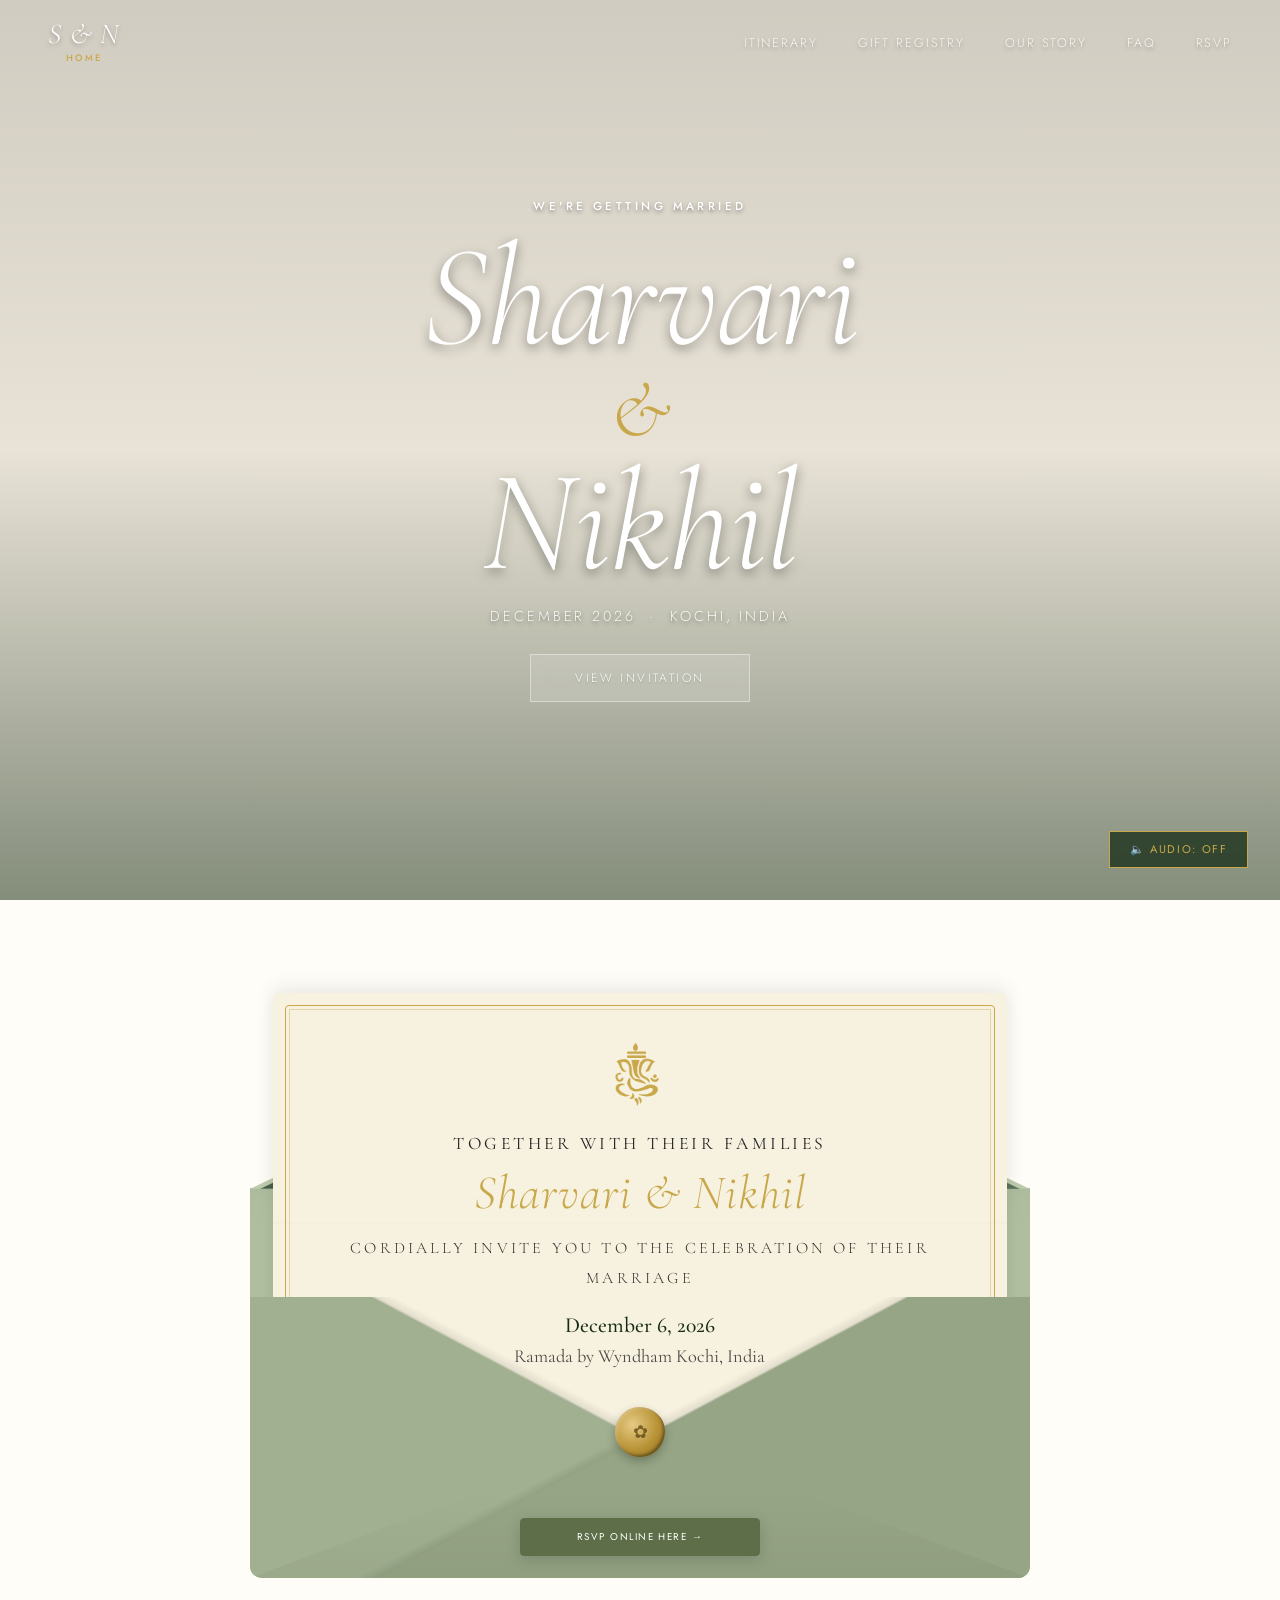
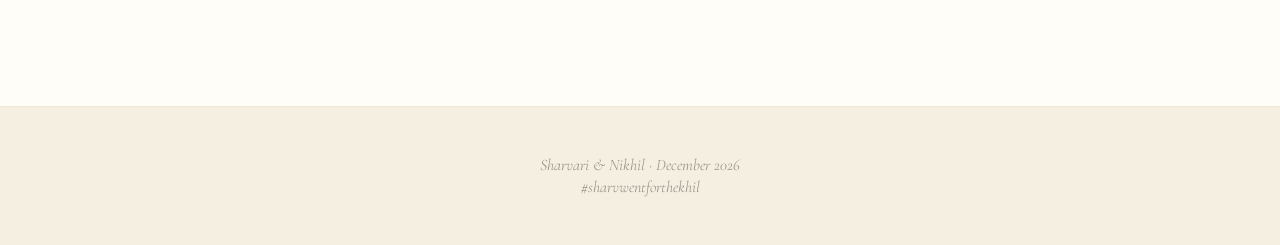
==== commit 4e9f45cd: "itinerary updates" ====
--- a/index.html
+++ b/index.html
@@ -860,7 +860,7 @@
     <button class="nav-toggle" id="nav-toggle-btn" type="button" aria-expanded="false" aria-controls="nav-menu">Menu</button>
     <ul class="nav-links" id="nav-menu">
       <li><a href="itinerary.html">Itinerary</a></li>
-      <li><a href="registry.html">Registry</a></li>
+      <li><a href="registry.html">Gift Registry</a></li>
       <li><a href="gallery.html">Our Story</a></li>
       <li><a href="faq.html">FAQ</a></li>
       <li><a href="rsvp.html">RSVP</a></li>
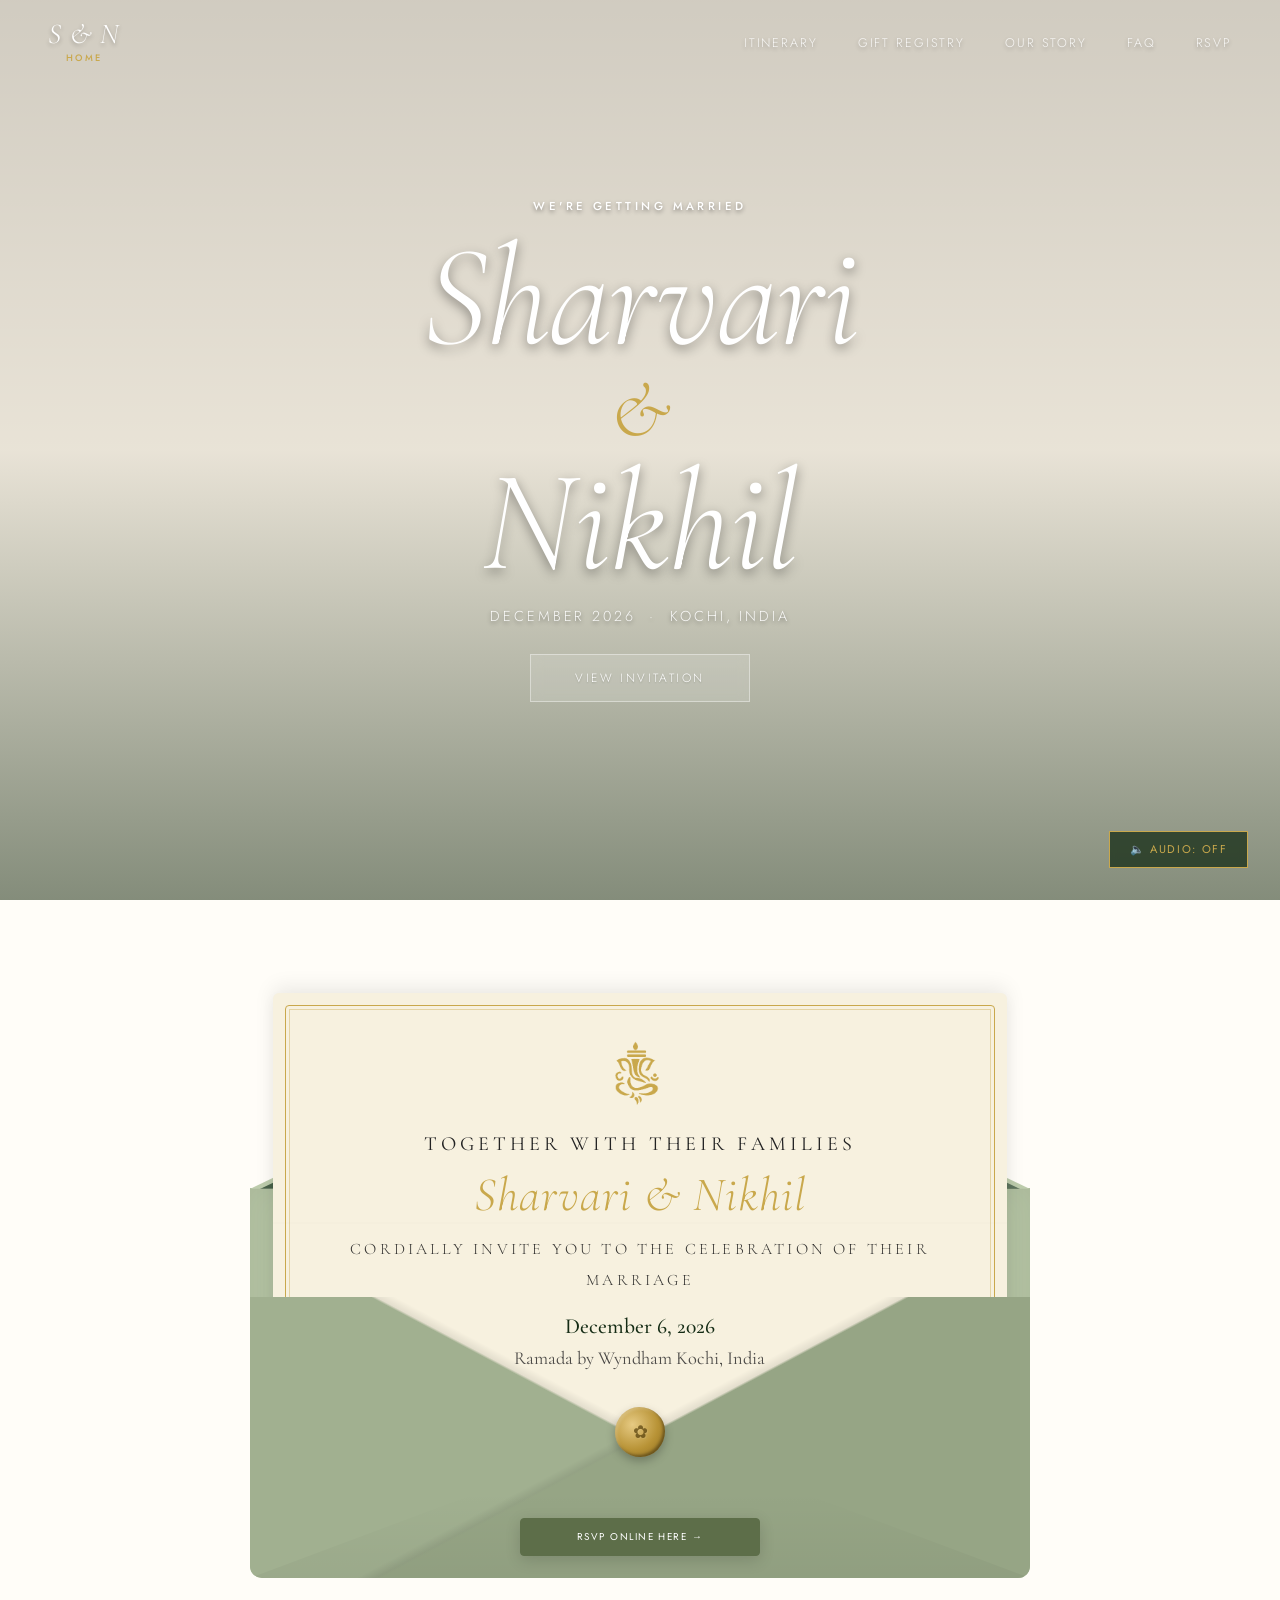
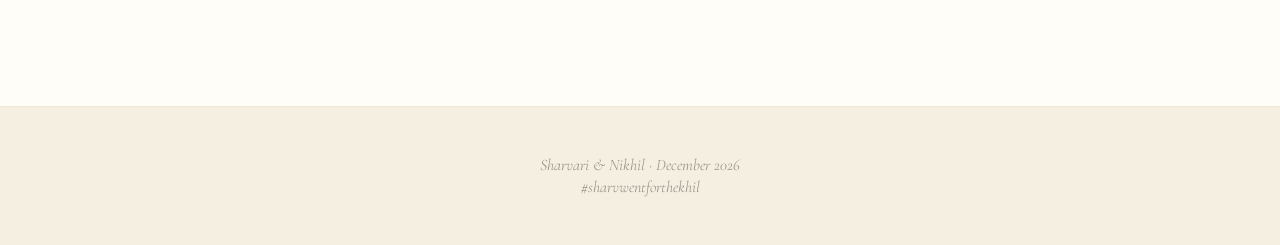
==== commit 00fcc7a8: "rsvp updates" ====
--- a/index.html
+++ b/index.html
@@ -602,7 +602,7 @@
 
     .invite-label {
       font-family: 'Cormorant Garamond', serif;
-      font-size: 0.72rem;
+      font-size: 0.85rem;
       letter-spacing: 0.25em;
       text-transform: uppercase;
       color: #6b7a6b;
@@ -612,7 +612,7 @@
 
     .invite-title {
       font-family: 'Cormorant Garamond', serif;
-      font-size: 0.85rem;
+      font-size: 1rem;
       font-weight: 400;
       color: #222;
       line-height: 1.2;
@@ -624,7 +624,7 @@
 
     .invite-body {
       font-family: 'Cormorant Garamond', serif;
-      font-size: 0.85rem;
+      font-size: 1rem;
       color: #333230;
       line-height: 1.7;
       text-align: center;
@@ -656,9 +656,9 @@
     }
 
     .invite-detail-item .label {
-      font-family: 'Cormorant Garamond', serif;
-      font-size: 0.68rem;
-      letter-spacing: 0.18em;
+      font-family: 'Jost', sans-serif;
+      font-size: 0.85rem;
+      letter-spacing: 0.15em;
       text-transform: uppercase;
       color: #6b7a6b;
       margin-bottom: 0.2rem;
@@ -667,7 +667,7 @@
 
     .invite-detail-item .value {
       font-family: 'Cormorant Garamond', serif;
-      font-size: 1.05rem;
+      font-size: 1.15rem;
       font-weight: 400;
       color: #222;
       line-height: 1.2;
@@ -676,11 +676,11 @@
     @media (min-width: 1024px) {
       .letter-flap-names { font-size: 3rem; margin-bottom: 0.8rem; }
       .letter-flap-date { font-size: 1.5rem; }
-      .invite-label { font-size: 0.85rem; margin-bottom: 0.8rem; }
-      .invite-title { font-size: 1.1rem; margin-bottom: 0.8rem; }
+      .invite-label { font-size: 0.95rem; margin-bottom: 0.8rem; }
+      .invite-title { font-size: 1.25rem; margin-bottom: 0.8rem; }
       .invite-body { font-size: 1rem; line-height: 1.9; margin-bottom: 1.2rem; }
       .invite-body strong { font-size: 1.6rem; }
-      .invite-detail-item .label { font-size: 0.8rem; }
+      .invite-detail-item .label { font-size: 0.95rem; }
       .invite-detail-item .value { font-size: 1.2rem; }
       .invite-details { padding: 0.8rem 0; margin-bottom: 1.5rem; }
     }
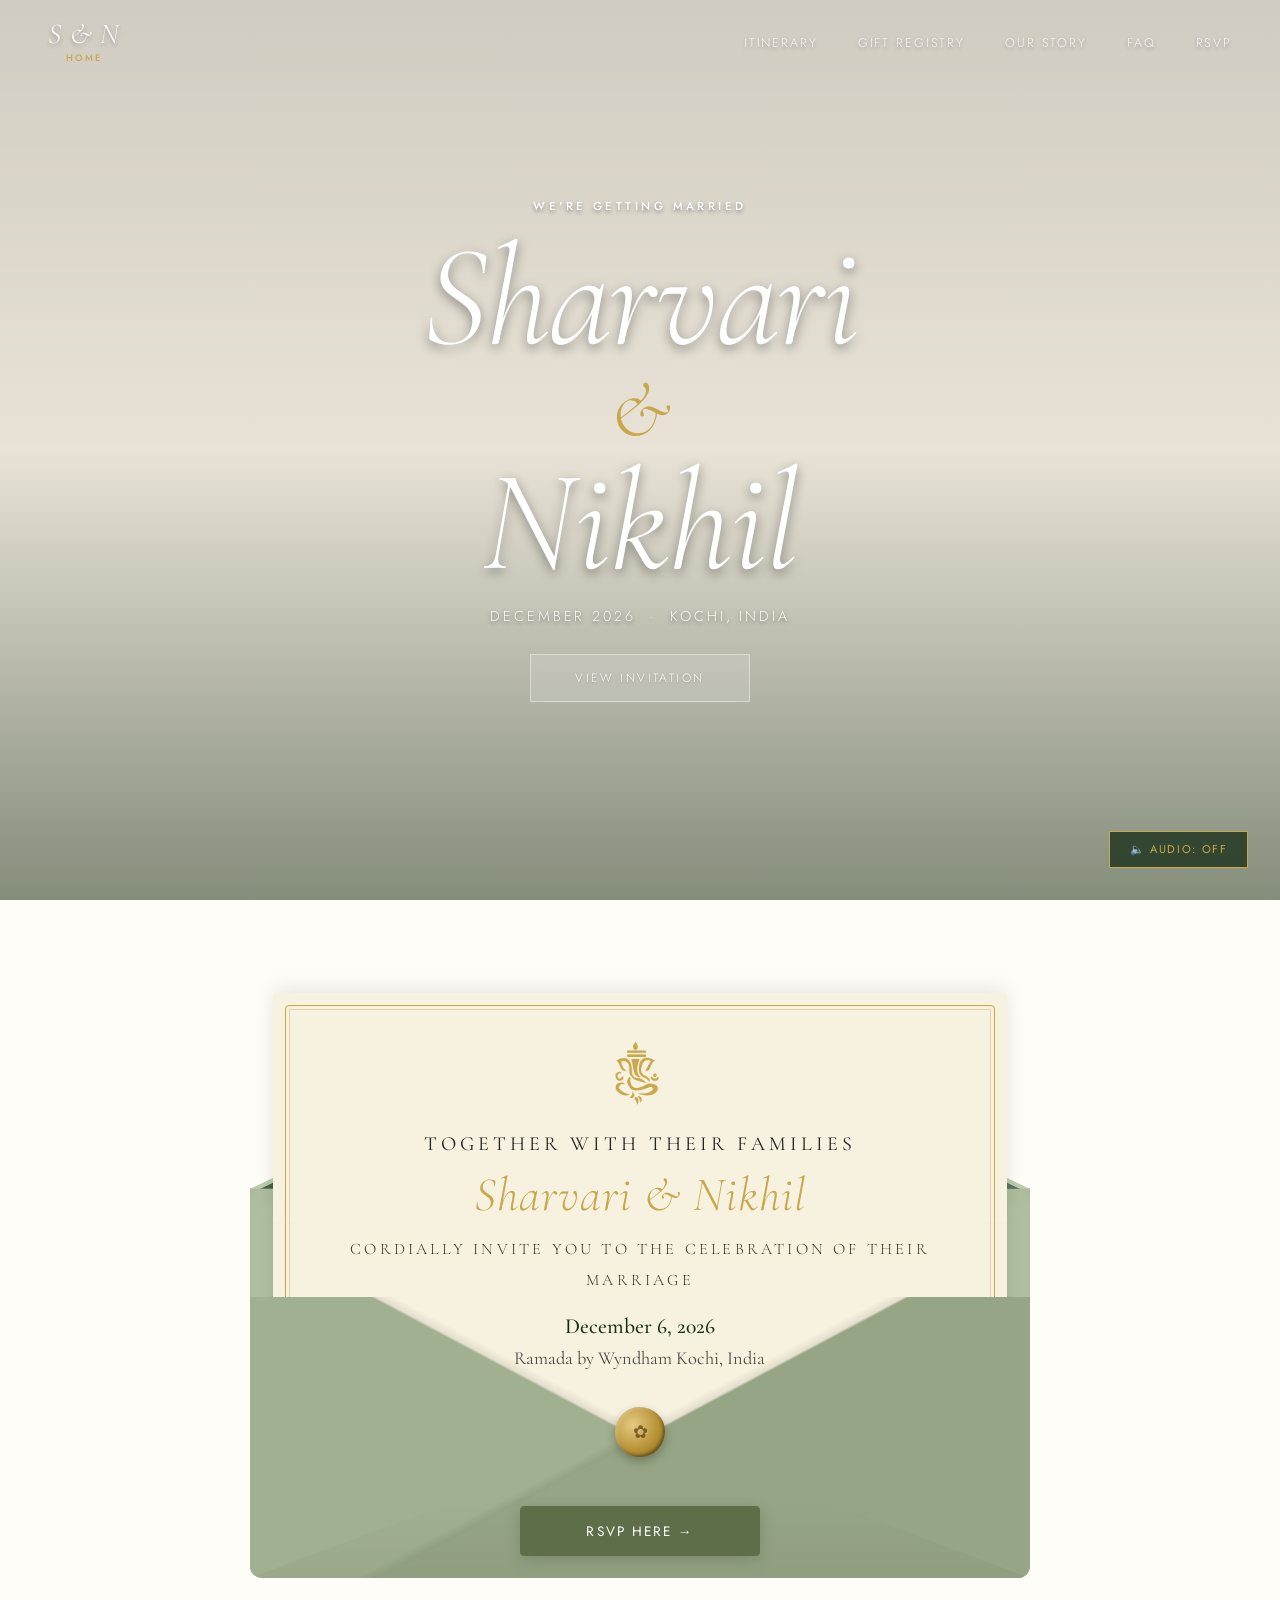
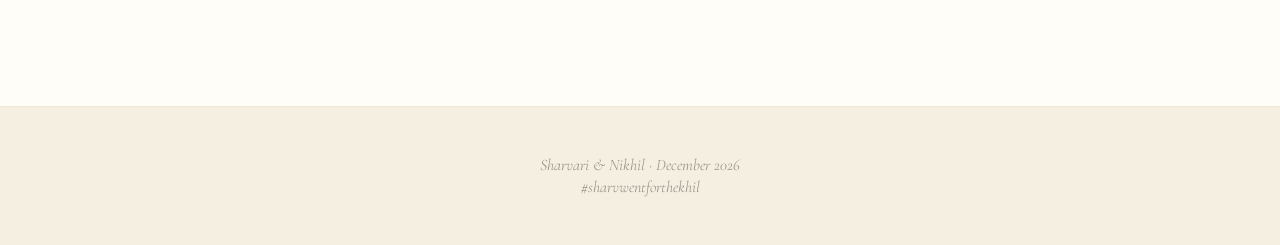
==== commit 9f81fefa: "menu button" ====
--- a/index.html
+++ b/index.html
@@ -506,12 +506,12 @@
 
     .invite-rsvp {
       display: inline-block;
-      padding: 0.65rem 1.75rem;
+      padding: 0.85rem 1.75rem;
       background: var(--green-light);
       border: 1px solid var(--green-light);
       color: #ffffff;
       text-decoration: none;
-      font-size: 0.62rem;
+      font-size: 0.85rem;
       letter-spacing: 0.15em;
       text-transform: uppercase;
       transition: all 0.3s cubic-bezier(0.25, 0.46, 0.45, 0.94);
@@ -769,9 +769,12 @@
         width: 100%;
         flex-direction: column;
         gap: 0;
-        padding: 0.5rem 0 0;
+        padding: 0.5rem 0;
         margin-top: 0.75rem;
-        border-top: 1px solid rgba(255, 255, 255, 0.2);
+        background: rgba(255, 255, 255, 0.15);
+        backdrop-filter: blur(12px);
+        border: 1px solid rgba(255, 255, 255, 0.4);
+        border-radius: 8px;
       }
       
       #main-nav .nav-links.open { display: flex; }
@@ -785,7 +788,13 @@
       }
       #main-nav .nav-links li:last-child a { border-bottom: none; }
       
-      nav.scrolled .nav-links { border-top-color: rgba(201, 168, 76, 0.12); }
+      nav.scrolled .nav-links { 
+        background: transparent;
+        backdrop-filter: none;
+        border-color: transparent;
+        border-top-color: rgba(201, 168, 76, 0.12);
+        border-radius: 0;
+      }
       nav.scrolled .nav-links a { 
         border-bottom-color: rgba(201, 168, 76, 0.08); 
         color: #2d2a24; 
@@ -943,7 +952,7 @@
 
         <!-- EMBEDDED INTERACTION HOOK: RSVP links nested cleanly onto pocket face boundaries[cite: 2] -->
         <div class="envelope-embedded-rsvp">
-          <a href="rsvp.html" class="invite-rsvp">RSVP Online Here →</a>
+          <a href="rsvp.html" class="invite-rsvp">RSVP Here →</a>
         </div>
       </div>
 
